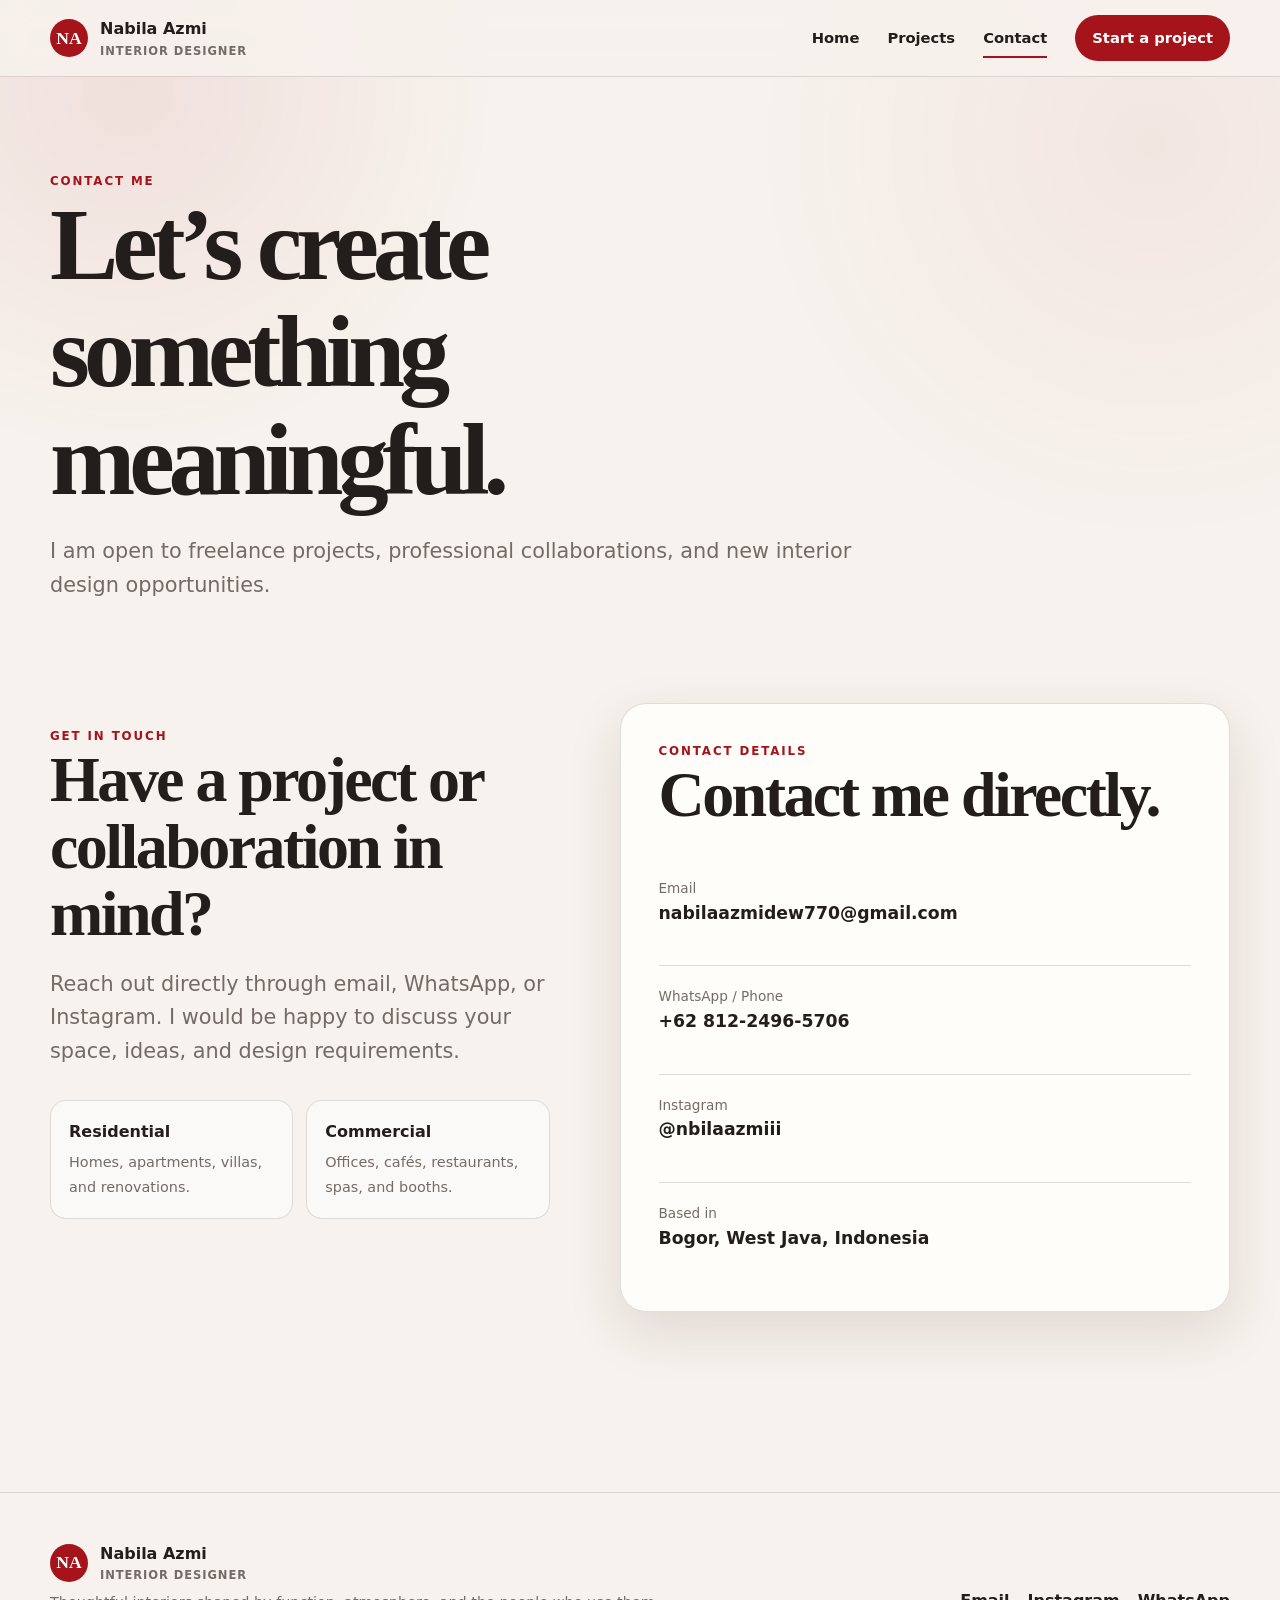
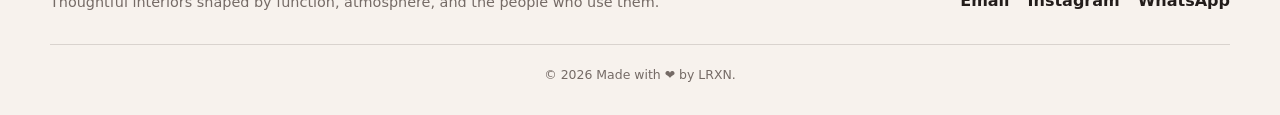
==== contact/index.html @ 7361ea2a "Added new project images and updated README.md" ====
<!doctype html>
<html lang="en">
 <head>
  <meta charset="utf-8"/>
  <meta content="width=device-width,initial-scale=1" name="viewport"/>
  <meta content="Contact interior designer Nabila Azmi for freelance projects, collaborations, and design opportunities." name="description"/>
  <meta content="#a5141a" name="theme-color"/>
  <title>
   Contact — Nabila Azmi
  </title>
  <link href="/assets/styles.css" rel="stylesheet"/>
 </head>
 <body>
  <!-- Site header and navigation -->
  <header class="site-header">
   <div class="container nav">
    <a class="brand" href="/">
     <span class="brand-mark">
      NA
     </span>
     <span>
      Nabila Azmi
      <small>
       Interior Designer
      </small>
     </span>
    </a>
    <button aria-expanded="false" aria-label="Open navigation" class="menu-btn">
     ☰
    </button>
    <nav aria-label="Primary navigation" class="nav-links">
     <a href="/">
      Home
     </a>
     <a href="/projects/">
      Projects
     </a>
     <a aria-current="page" href="/contact/">
      Contact
     </a>
     <a class="nav-cta" href="/contact/">
      Start a project
     </a>
    </nav>
   </div>
  </header>
  <main>
   <!-- Page Hero -->
   <section class="page-hero">
    <div class="container">
     <div class="eyebrow">
      Contact me
     </div>
     <h1>
      Let’s create something meaningful.
     </h1>
     <p class="lead">
      I am open to freelance projects, professional collaborations, and new interior design opportunities.
     </p>
    </div>
   </section>
   <!-- Contact details -->
   <section class="section" style="padding-top:25px">
    <div class="container contact-grid contact-grid-details">
     <div class="contact-intro">
      <div class="eyebrow">
       Get in touch
      </div>
      <h2>
       Have a project or collaboration in mind?
      </h2>
      <p class="lead">
       Reach out directly through email, WhatsApp, or Instagram. I would be happy to discuss your space, ideas, and design requirements.
      </p>
      <div class="capabilities">
       <div class="capability">
        <strong>
         Residential
        </strong>
        <span>
         Homes, apartments, villas, and renovations.
        </span>
       </div>
       <div class="capability">
        <strong>
         Commercial
        </strong>
        <span>
         Offices, cafés, restaurants, spas, and booths.
        </span>
       </div>
      </div>
     </div>
     <div class="contact-panel">
      <div class="eyebrow">
       Contact details
      </div>
      <h2>
       Contact me directly.
      </h2>
      <div class="contact-list">
       <div class="contact-item">
        <span>
         Email
        </span>
        <a href="mailto:nabilaazmidew770@gmail.com">
         nabilaazmidew770@gmail.com
        </a>
       </div>
       <div class="contact-item">
        <span>
         WhatsApp / Phone
        </span>
        <a href="https://wa.me/6281224965706" rel="noreferrer" target="_blank">
         +62 812-2496-5706
        </a>
       </div>
       <div class="contact-item">
        <span>
         Instagram
        </span>
        <a href="https://instagram.com/nbilaazmiii" rel="noreferrer" target="_blank">
         @nbilaazmiii
        </a>
       </div>
       <div class="contact-item">
        <span>
         Based in
        </span>
        <strong>
         Bogor, West Java, Indonesia
        </strong>
       </div>
      </div>
     </div>
    </div>
   </section>
  </main>
  <!-- Site footer -->
  <footer class="footer">
   <div class="container">
    <div class="footer-grid">
     <div>
      <a class="brand" href="/">
       <span class="brand-mark">
        NA
       </span>
       <span>
        Nabila Azmi
        <small>
         Interior Designer
        </small>
       </span>
      </a>
      <p>
       Thoughtful interiors shaped by function, atmosphere, and the people who use them.
      </p>
     </div>
     <div class="socials">
      <a href="mailto:nabilaazmidew770@gmail.com">
       Email
      </a>
      <a href="https://instagram.com/nbilaazmiii" rel="noreferrer" target="_blank">
       Instagram
      </a>
      <a href="https://wa.me/6281224965706" rel="noreferrer" target="_blank">
       WhatsApp
      </a>
     </div>
    </div>
    <div class="copyright">
     ©
     <span data-year="">
     </span>
     Made with ❤️ by <a href="https://www.instagram.com/larxion0/" target="_blank">LRXN</a>.
    </div>
   </div>
  </footer>
  <script src="/assets/projects.js">
  </script>
  <script src="/assets/script.js">
  </script>
 </body>
</html>
---- assets/styles.css ----
:root {
  --bg: #f7f2ed;
  --surface: #fffdf9;
  --text: #231d1b;
  --muted: #756b66;
  --accent: #a5141a;
  --accent-dark: #781014;
  --line: rgba(35,29,27,.14);
  --shadow: 0 20px 55px rgba(55,25,19,.12);
  --radius: 24px;
  --max: 1180px;
}

* {
  box-sizing:border-box
}

html {
  scroll-behavior:smooth
}

body {
  margin: 0;
  background: var(--bg);
  color: var(--text);
  font-family: Inter,ui-sans-serif,system-ui,-apple-system,BlinkMacSystemFont,"Segoe UI",sans-serif;
  line-height:1.6
}

body::before {
  content: "";
  position: fixed;
  inset: 0;
  pointer-events: none;
  z-index: -2;
  background:radial-gradient(circle at 10% 10%,rgba(165,20,26,.08),transparent 23rem),radial-gradient(circle at 90% 16%,rgba(165,20,26,.05),transparent 25rem)
}

a {
  color: inherit;
  text-decoration:none
}

img {
  max-width: 100%;
  display:block
}

.container {
  width: min(calc(100% - 40px),var(--max));
  margin-inline:auto
}

.eyebrow {
  text-transform: uppercase;
  letter-spacing: .16em;
  font-size: .74rem;
  font-weight: 800;
  color:var(--accent)
}

h1,h2,h3 {
  font-family: Georgia,"Times New Roman",serif;
  line-height: 1.05;
  margin:0
}

h1 {
  font-size: clamp(3.2rem,8vw,7.4rem);
  letter-spacing:-.06em
}

h2 {
  font-size: clamp(2.2rem,5vw,4rem);
  letter-spacing:-.04em
}

h3 {
  font-size:1.45rem
}

.lead {
  font-size: clamp(1.05rem,2vw,1.3rem);
  color: var(--muted);
  max-width:62ch
}

.section {
  padding:100px 0
}

.section-head {
  display: flex;
  align-items: end;
  justify-content: space-between;
  gap: 30px;
  margin-bottom:42px
}

.section-head p {
  max-width: 48ch;
  color: var(--muted);
  margin:0
}

.site-header {
  position: sticky;
  top: 0;
  z-index: 40;
  background: rgba(247,242,237,.86);
  backdrop-filter: blur(15px);
  border-bottom:1px solid var(--line)
}

.nav {
  height: 76px;
  display: flex;
  align-items: center;
  justify-content:space-between
}

.brand {
  display: flex;
  align-items: center;
  gap: 12px;
  font-weight:800
}

.brand-mark {
  width: 38px;
  height: 38px;
  border-radius: 50%;
  background: var(--accent);
  color: white;
  display: grid;
  place-items: center;
  font-family: Georgia,serif;
  font-size:1.1rem
}

.brand small {
  display: block;
  color: var(--muted);
  font-weight: 600;
  font-size: .72rem;
  letter-spacing: .08em;
  text-transform:uppercase
}

.nav-links {
  display: flex;
  align-items: center;
  gap: 28px;
  font-weight: 700;
  font-size:.92rem
}

.nav-links a {
  position:relative
}

.nav-links a::after {
  content: "";
  position: absolute;
  left: 0;
  right: 100%;
  bottom: -8px;
  height: 2px;
  background: var(--accent);
  transition:.25s
}

.nav-links a:hover::after,.nav-links a[aria-current="page"]::after {
  right:0
}

.nav-cta {
  background: var(--accent);
  color: white!important;
  padding: 11px 17px;
  border-radius:999px
}

.nav-cta::after {
  display:none
}

.menu-btn {
  display: none;
  background: none;
  border: 0;
  font-size:1.5rem
}

.hero {
  min-height: calc(100vh - 76px);
  display: grid;
  align-items: center;
  padding: 70px 0 90px;
  overflow:hidden
}

.hero-grid {
  display: grid;
  grid-template-columns: 1.02fr .98fr;
  gap: 65px;
  align-items:center
}

.hero h1 em {
  color: var(--accent);
  font-weight:400
}

.hero-copy p {
  margin:26px 0 32px
}

.actions {
  display: flex;
  gap: 12px;
  flex-wrap:wrap
}

.btn {
  display: inline-flex;
  align-items: center;
  justify-content: center;
  gap: 9px;
  padding: 14px 20px;
  border-radius: 999px;
  font-weight: 800;
  border: 1px solid var(--text);
  transition: .25s;
  cursor:pointer
}

.btn-primary {
  background: var(--accent);
  border-color: var(--accent);
  color:white
}

.btn:hover {
  transform: translateY(-2px);
  box-shadow:0 12px 25px rgba(72,28,24,.14)
}

.btn-ghost {
  background:transparent
}

.hero-collage {
  position: relative;
  height:min(67vw,660px)
}

.hero-card {
  position: absolute;
  border-radius: 30px;
  overflow: hidden;
  box-shadow: var(--shadow);
  border: 8px solid var(--surface);
  background:#ddd
}

.hero-card img {
  width: 100%;
  height: 100%;
  object-fit:cover
}

.hero-card.one {
  width: 72%;
  height: 70%;
  right: 0;
  top:0
}

.hero-card.two {
  width: 54%;
  height: 49%;
  left: 0;
  bottom:2%
}

.hero-card.three {
  width: 42%;
  height: 38%;
  right: 5%;
  bottom:0
}

.hero-badge {
  position: absolute;
  left: 4%;
  top: 4%;
  width: 132px;
  height: 132px;
  background: var(--accent);
  color: #fff;
  border-radius: 50%;
  display: grid;
  place-items: center;
  text-align: center;
  font-family: Georgia,serif;
  font-style: italic;
  transform: rotate(-9deg);
  box-shadow:var(--shadow)
}

.dot-band {
  background-color: var(--accent);
  background-image: radial-gradient(rgba(255,255,255,.12) 1px,transparent 1px);
  background-size: 18px 18px;
  color: #fff;
  padding:34px 0
}

.stats {
  display: grid;
  grid-template-columns: repeat(4,1fr);
  gap:20px
}

.stat strong {
  display: block;
  font-family: Georgia,serif;
  font-size:2.25rem
}

.stat span {
  opacity: .82;
  font-size:.9rem
}

.about-grid {
  display: grid;
  grid-template-columns: .78fr 1.22fr;
  gap: 70px;
  align-items:center
}

.portrait {
  position: relative;
}

.portrait::before {
  content: "";
  position: absolute;
  inset: 10px;
  border: 5px solid var(--accent);
  border-radius: 32px;
}

.portrait img {
  position: relative;
  border-radius: 32px;
  aspect-ratio: 4/5;
  object-fit: cover;
  filter: saturate(.85);
  box-shadow:var(--shadow)
}

.about-copy h2 {
  margin:10px 0 25px
}

.capabilities {
  display: grid;
  grid-template-columns: repeat(2,1fr);
  gap: 13px;
  margin-top:32px
}

.capability {
  padding: 18px;
  border: 1px solid var(--line);
  background: rgba(255,255,255,.55);
  border-radius:16px
}

.capability strong {
  display: block;
  margin-bottom:4px
}

.capability span {
  font-size: .9rem;
  color:var(--muted)
}

.project-grid {
  display: grid;
  grid-template-columns: repeat(3,1fr);
  gap:24px
}

.project-card {
  border: 1px solid var(--line);
  border-radius: 22px;
  overflow: hidden;
  background: var(--surface);
  box-shadow: 0 6px 20px rgba(50,30,24,.05);
  transition: .28s;
  cursor:pointer
}

.project-card:hover {
  transform: translateY(-6px);
  box-shadow:var(--shadow)
}

.project-media {
  aspect-ratio: 4/3;
  overflow: hidden;
  background:#ddd
}

.project-media img {
  width: 100%;
  height: 100%;
  object-fit: cover;
  transition:.5s
}

.project-card:hover .project-media img {
  transform:scale(1.04)
}

.project-body {
  padding:20px
}

.project-meta {
  font-size: .72rem;
  text-transform: uppercase;
  letter-spacing: .12em;
  color: var(--accent);
  font-weight: 800;
  margin-bottom:7px
}

.project-body p {
  color: var(--muted);
  font-size: .9rem;
  margin: 9px 0 0;
  display: -webkit-box;
  -webkit-line-clamp: 2;
  -webkit-box-orient: vertical;
  overflow:hidden
}

.view-link {
  margin-top: 14px;
  font-weight: 800;
  font-size: .88rem;
  color:var(--accent)
}

.experience {
  display: grid;
  grid-template-columns: .8fr 1.2fr;
  gap:65px
}

.timeline {
  border-left: 1px solid var(--line);
  padding-left:30px
}

.timeline-item {
  position: relative;
  padding:0 0 31px
}

.timeline-item::before {
  content: "";
  position: absolute;
  left: -36px;
  top: 7px;
  width: 11px;
  height: 11px;
  border-radius: 50%;
  background: var(--accent);
  box-shadow:0 0 0 6px var(--bg)
}

.timeline-item small {
  color: var(--accent);
  font-weight:800
}

.timeline-item h3 {
  font-size: 1.25rem;
  margin:5px 0
}

.timeline-item p {
  color: var(--muted);
  margin:0
}

.cta-panel {
  background: var(--text);
  color: white;
  border-radius: 34px;
  padding: clamp(35px,6vw,70px);
  display: grid;
  grid-template-columns: 1.2fr .8fr;
  gap: 30px;
  align-items: end;
  overflow: hidden;
  position:relative
}

.cta-panel::after {
  content: "";
  position: absolute;
  width: 320px;
  height: 320px;
  border: 70px solid rgba(255,255,255,.05);
  border-radius: 50%;
  right: -100px;
  top:-120px
}

.cta-panel p {
  color: rgba(255,255,255,.68);
  max-width:54ch
}

.cta-panel .actions {
  justify-content:flex-end
}

.cta-panel .btn {
  border-color: white;
  color:white
}

.cta-panel .btn-primary {
  border-color:var(--accent)
}

.page-hero {
  padding:95px 0 55px
}

.page-hero h1 {
  max-width:12ch
}

.page-hero .lead {
  margin-top:22px
}

.filters {
  display: flex;
  gap: 9px;
  flex-wrap: wrap;
  margin:30px 0
}

.filter-btn {
  border: 1px solid var(--line);
  background: var(--surface);
  padding: 10px 15px;
  border-radius: 999px;
  font-weight: 800;
  cursor:pointer
}

.filter-btn.active {
  background: var(--accent);
  color: #fff;
  border-color:var(--accent)
}

.project-toolbar {
  display: flex;
  justify-content: space-between;
  align-items: center;
  gap:20px
}

.search {
  min-width: 260px;
  border: 1px solid var(--line);
  border-radius: 999px;
  background: var(--surface);
  padding: 12px 17px;
  font:inherit
}

.results-count {
  color: var(--muted);
  font-size:.9rem
}

.dialog {
  width: min(1100px, calc(100vw - 32px));
  height: min(720px, calc(100dvh - 32px));
  max-height: none;
  padding: 0;
  border: 0;
  border-radius: 28px;
  background: var(--surface);
  box-shadow: 0 30px 100px rgba(0, 0, 0, 0.32);
  overflow: hidden;
}

.dialog::backdrop {
  background: rgba(24, 15, 14, 0.72);
  backdrop-filter: blur(4px);
}

html.dialog-open {
  overflow: hidden;
  overscroll-behavior: none;
}

body.dialog-open {
  position: fixed;
  inset: 0;
  width: 100%;
  overflow: hidden;
  overscroll-behavior: none;
}

.dialog-close {
  position: absolute;
  right: 15px;
  top: 15px;
  z-index: 3;
  width: 42px;
  height: 42px;
  border-radius: 50%;
  border: 0;
  background: rgba(255, 255, 255, 0.9);
  font-size: 1.35rem;
  cursor: pointer;
}

.dialog-layout {
  display: grid;
  grid-template-columns: minmax(0, 1.65fr) minmax(340px, 0.75fr);
  height: 100%;
  min-height: 0;
}

.dialog-gallery {
  display: flex;
  flex-direction: column;
  min-width: 0;
  min-height: 0;
  overflow: hidden;
  overscroll-behavior: contain;
  touch-action: none;
  background: #171311;
}

.dialog-main {
  flex: 1;
  min-width: 0;
  min-height: 0;
  display: grid;
  place-items: center;
  overflow: hidden;
  cursor: ns-resize;
}

.dialog-main img {
  width: 100%;
  height: 100%;
  object-fit: contain;
}

.thumbs {
  display: flex;
  flex-shrink: 0;
  gap: 7px;
  padding: 10px;
  overflow-x: auto;
  overflow-y: hidden;
  overscroll-behavior-inline: contain;
}

.thumb {
  width: 78px;
  height: 56px;
  flex: 0 0 auto;
  border: 2px solid transparent;
  padding: 0;
  border-radius: 8px;
  overflow: hidden;
  cursor: pointer;
  background: #333;
}

.thumb.active {
  border-color: #fff;
}

.thumb img {
  width: 100%;
  height: 100%;
  object-fit: cover;
}

.dialog-copy {
  display: grid;
  grid-template-rows: auto auto auto minmax(0, 1fr) auto;
  min-width: 0;
  min-height: 0;
  padding: 55px 36px 28px;
  overflow: hidden;
}

.dialog-copy h2 {
  font-size: clamp(2rem, 3vw, 2.5rem);
  line-height: 1;
  overflow-wrap: normal;
}

.dialog-copy p {
  min-height: 0;
  margin: 0;
  padding-right: 8px;
  overflow-y: auto;
  overflow-x: hidden;
  overscroll-behavior: contain;
  scrollbar-gutter: stable;
  touch-action: pan-y;
  color: var(--muted);
}

.dialog-style {
  display: inline-block;
  margin: 16px 0;
  padding: 7px 10px;
  background: rgba(165, 20, 26, 0.08);
  color: var(--accent);
  border-radius: 8px;
  font-size: 0.8rem;
  font-weight: 800;
}

.dialog-nav {
  display: flex;
  flex-shrink: 0;
  gap: 8px;
  margin-top: 0;
  padding-top: 20px;
  background: var(--surface);
}

.icon-btn {
  width: 44px;
  height: 44px;
  border-radius: 50%;
  border: 1px solid var(--line);
  background: transparent;
  cursor: pointer;
  font-size: 1.1rem;
}

.contact-grid {
  display: grid;
  grid-template-columns: .8fr 1.2fr;
  gap: 70px;
  align-items:start
}

.contact-grid-details {
  grid-template-columns: minmax(0, .9fr) minmax(360px, 1.1fr);
  align-items: stretch;
}

.contact-intro {
  padding: 24px 0;
}

.contact-panel {
  background: var(--surface);
  border: 1px solid var(--line);
  padding: 38px;
  border-radius: 26px;
  box-shadow: var(--shadow);
}

.contact-panel .contact-list {
  margin-bottom: 0;
}

.contact-panel .contact-item:first-child {
  border-top: 0;
}

.contact-panel .contact-item {
  padding-left: 0;
  padding-right: 0;
}

.contact-list {
  display: grid;
  gap: 18px;
  margin:30px 0
}

.contact-item {
  padding: 20px;
  border-top:1px solid var(--line)
}

.contact-item span {
  display: block;
  color: var(--muted);
  font-size:.85rem
}

.contact-item a,.contact-item strong {
  font-weight: 800;
  font-size:1.08rem
}

.contact-form {
  background: var(--surface);
  border: 1px solid var(--line);
  padding: 32px;
  border-radius: 26px;
  box-shadow:var(--shadow)
}

.field-grid {
  display: grid;
  grid-template-columns: repeat(2,1fr);
  gap:17px
}

.field {
  display: grid;
  gap: 7px;
  margin-bottom:17px
}

.field.full {
  grid-column:1/-1
}

.field label {
  font-weight: 800;
  font-size:.86rem
}

.field input,.field textarea,.field select {
  width: 100%;
  border: 1px solid var(--line);
  background: #fff;
  padding: 13px 14px;
  border-radius: 12px;
  font:inherit
}

.field textarea {
  min-height: 155px;
  resize:vertical
}

.form-note {
  font-size: .82rem;
  color: var(--muted);
  margin-top:14px
}

.footer {
  padding: 48px 0 30px;
  border-top: 1px solid var(--line);
  margin-top:80px
}

.footer-grid {
  display: flex;
  align-items: flex-end;
  justify-content: space-between;
  gap:30px
}

.footer p {
  color: var(--muted);
  font-size: .9rem;
  margin:6px 0 0
}

.socials {
  display: flex;
  gap: 18px;
  font-weight:800
}

.copyright {
  text-align: center;
  color: var(--muted);
  font-size: .78rem;
  border-top: 1px solid var(--line);
  padding-top: 20px;
  margin-top:30px
}

.reveal {
  opacity: 0;
  transform: translateY(20px);
  transition:.7s
}

.reveal.visible {
  opacity: 1;
  transform:none
}

.empty-state {
  grid-column: 1/-1;
  padding: 60px;
  text-align: center;
  border: 1px dashed var(--line);
  border-radius: 22px;
  color:var(--muted)
}

@media(max-width:900px) {
  .hero-grid,.about-grid,.experience,.contact-grid,.cta-panel,.dialog-layout {
    grid-template-columns:1fr
  }
  .hero {
    min-height:auto
  }
  .hero-copy {
    padding-top:30px
  }
  .hero-collage {
    height:600px
  }
  .stats {
    grid-template-columns:repeat(2,1fr)
  }
  .project-grid {
    grid-template-columns:repeat(2,1fr)
  }
  .cta-panel .actions {
    justify-content:flex-start
  }
  .dialog {
    width: calc(100vw - 20px);
    height: calc(100dvh - 20px);
  }
  .dialog-layout {
    display: grid;
    grid-template-columns: 1fr;
    grid-template-rows: minmax(280px, 52vh) minmax(0, 1fr);
  }
  .dialog-main {
    min-height: 0;
  }
  .dialog-copy {
    padding: 34px 24px 24px;
  }
  .dialog-copy h2 {
    font-size: 2rem;
  }
  .contact-grid {
    gap:40px
  }
  .contact-panel {
    padding: 28px;
  }
}

@media(max-width:700px) {
  .container {
    width:min(calc(100% - 26px),var(--max))
  }
  .section {
    padding:72px 0
  }
  .nav-links {
    position: absolute;
    top: 76px;
    left: 0;
    right: 0;
    background: var(--surface);
    padding: 25px;
    display: none;
    flex-direction: column;
    align-items: flex-start;
    border-bottom:1px solid var(--line)
  }
  .nav-links.open {
    display:flex
  }
  .menu-btn {
    display:block
  }
  .hero h1 {
    font-size:clamp(3.4rem,16vw,5.3rem)
  }
  .hero-collage {
    height:470px
  }
  .hero-badge {
    width: 96px;
    height: 96px;
    font-size:.82rem
  }
  .section-head {
    display:block
  }
  .section-head p {
    margin-top:16px
  }
  .project-grid {
    grid-template-columns:1fr
  }
  .project-toolbar {
    display:block
  }
  .search {
    width: 100%;
    min-width: 0;
    margin-top:12px
  }
  .field-grid {
    grid-template-columns:1fr
  }
  .footer-grid {
    display:block
  }
  .socials {
    margin-top:20px
  }
  .capabilities {
    grid-template-columns:1fr
  }
}


/* --------------------------------------------------------------------------
   Editable project placeholder
   -------------------------------------------------------------------------- */
.placeholder-card {
  border: 2px dashed var(--accent);
  background: color-mix(in srgb, var(--accent) 4%, var(--surface));
}

.placeholder-card .project-media {
  background: color-mix(in srgb, var(--accent) 8%, var(--surface));
}

.placeholder-badge {
  display: inline-flex;
  align-items: center;
  width: fit-content;
  margin-top: 8px;
  padding: 5px 9px;
  border: 1px solid currentColor;
  border-radius: 999px;
  font-size: 0.72rem;
  font-weight: 700;
  letter-spacing: 0.06em;
  text-transform: uppercase;
}

/* --------------------------------------------------------------------------
   Read-only website text
   Prevent static interface copy from showing a caret or being selected.
   Form controls remain editable so search and contact fields still work.
   -------------------------------------------------------------------------- */
body,
body *:not(input):not(textarea):not(select):not(option) {
  -webkit-user-select: none;
  user-select: none;
  caret-color: transparent;
}

input,
textarea,
select,
option,
[contenteditable="true"] {
  -webkit-user-select: text;
  user-select: text;
  caret-color: auto;
}

img,
svg {
  -webkit-user-drag: none;
  user-drag: none;
}
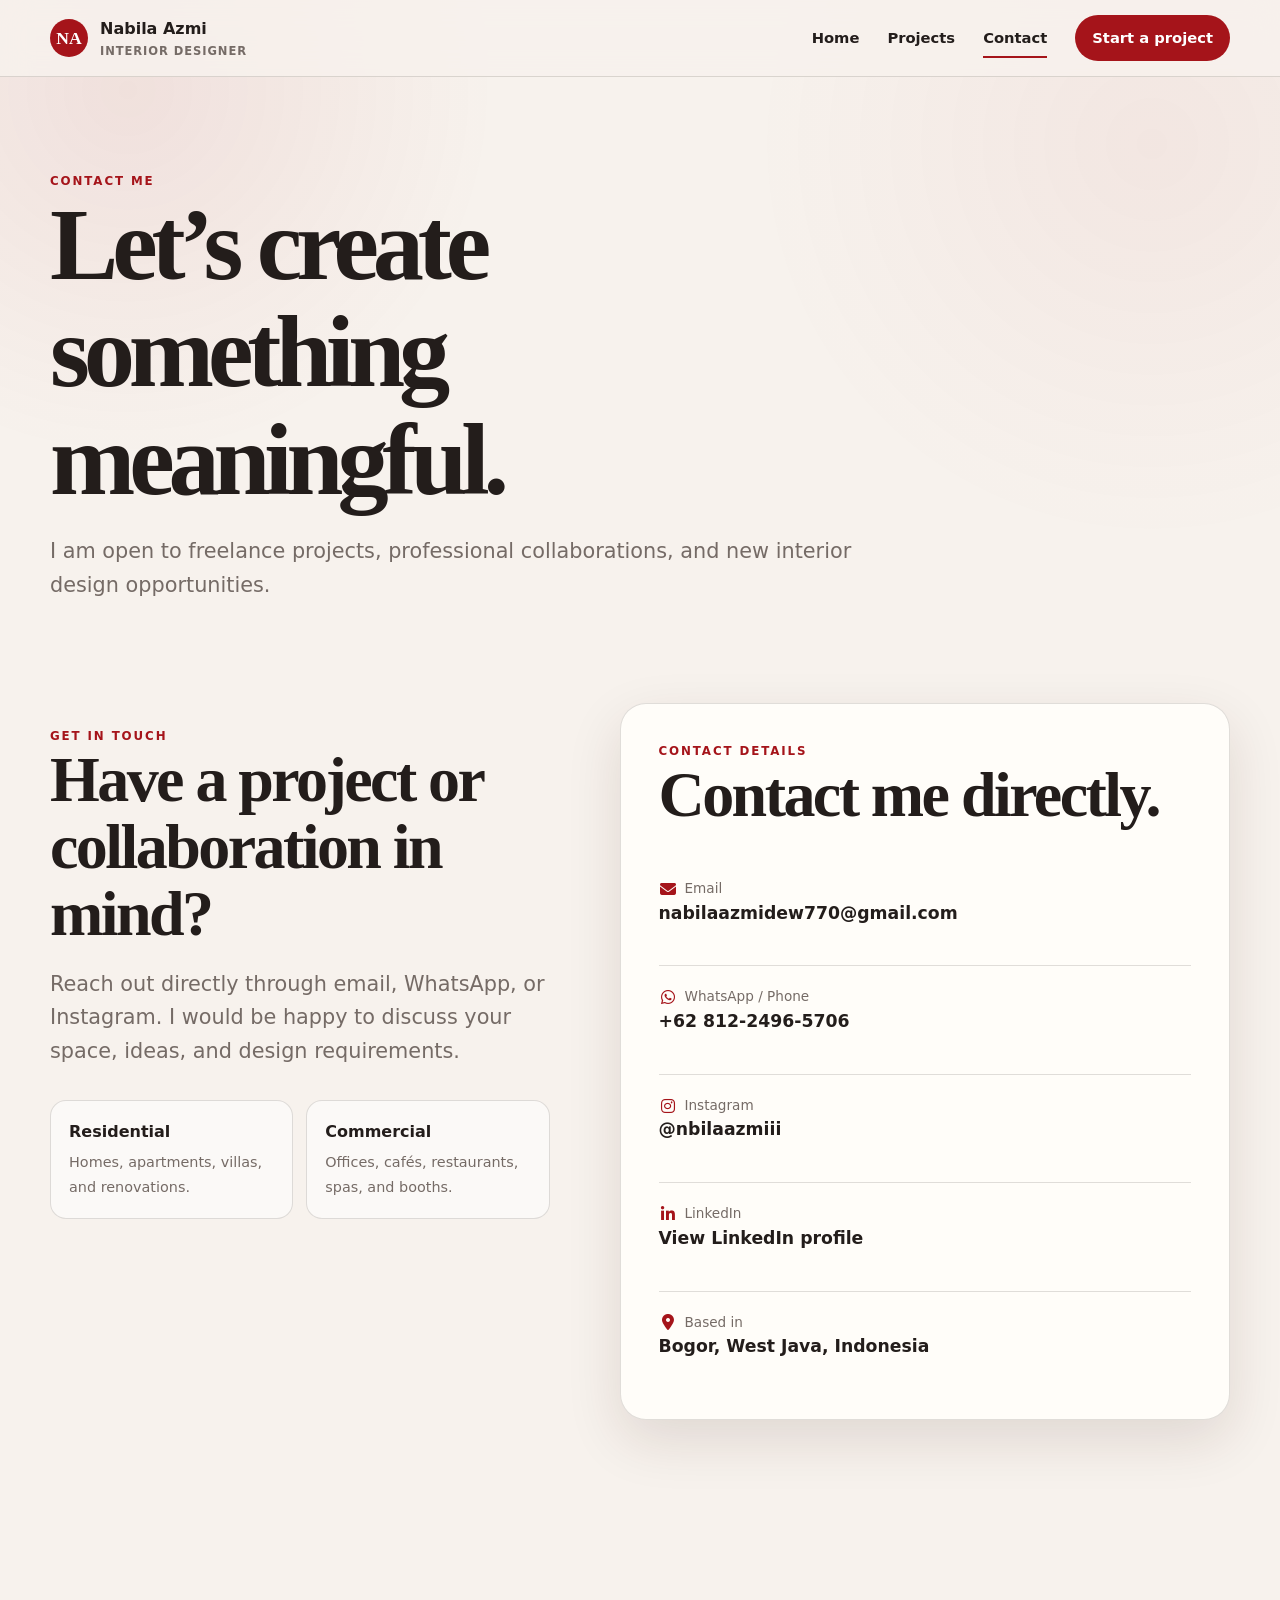
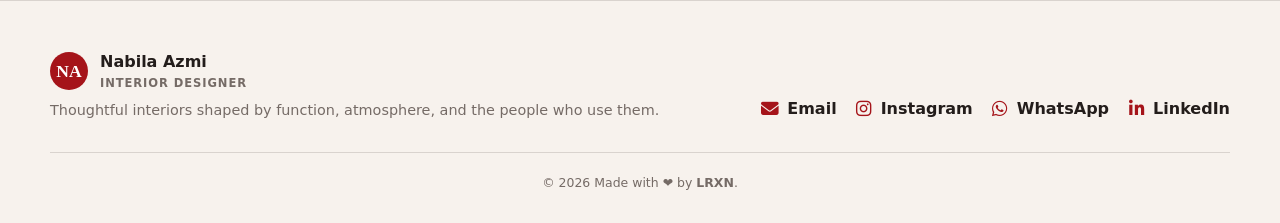
==== commit 8ff8dc57: "Modifying and adding new lines." ====
--- a/contact/index.html
+++ b/contact/index.html
@@ -9,6 +9,10 @@
    Contact — Nabila Azmi
   </title>
   <link href="/assets/styles.css" rel="stylesheet"/>
+  <link
+   href="https://cdn.jsdelivr.net/npm/@fortawesome/fontawesome-free@6.7.2/css/all.min.css"
+   rel="stylesheet"
+  />
  </head>
  <body>
   <!-- Site header and navigation -->
@@ -101,6 +105,7 @@
       <div class="contact-list">
        <div class="contact-item">
         <span>
+         <i aria-hidden="true" class="fa-solid fa-envelope"></i>
          Email
         </span>
         <a href="mailto:nabilaazmidew770@gmail.com">
@@ -109,22 +114,34 @@
        </div>
        <div class="contact-item">
         <span>
+         <i aria-hidden="true" class="fa-brands fa-whatsapp"></i>
          WhatsApp / Phone
         </span>
-        <a href="https://wa.me/6281224965706" rel="noreferrer" target="_blank">
+        <a href="https://wa.me/6281224965706" rel="noopener noreferrer" target="_blank">
          +62 812-2496-5706
         </a>
        </div>
        <div class="contact-item">
         <span>
+         <i aria-hidden="true" class="fa-brands fa-instagram"></i>
          Instagram
         </span>
-        <a href="https://instagram.com/nbilaazmiii" rel="noreferrer" target="_blank">
+        <a href="https://instagram.com/nbilaazmiii" rel="noopener noreferrer" target="_blank">
          @nbilaazmiii
         </a>
        </div>
        <div class="contact-item">
         <span>
+         <i aria-hidden="true" class="fa-brands fa-linkedin-in"></i>
+         LinkedIn
+        </span>
+        <a href="https://www.linkedin.com/in/nabila-azmi-10a50522a/" rel="noopener noreferrer" target="_blank">
+         View LinkedIn profile
+        </a>
+       </div>
+       <div class="contact-item">
+        <span>
+         <i aria-hidden="true" class="fa-solid fa-location-dot"></i>
          Based in
         </span>
         <strong>
@@ -156,15 +173,22 @@
        Thoughtful interiors shaped by function, atmosphere, and the people who use them.
       </p>
      </div>
-     <div class="socials">
-      <a href="mailto:nabilaazmidew770@gmail.com">
-       Email
-      </a>
-      <a href="https://instagram.com/nbilaazmiii" rel="noreferrer" target="_blank">
-       Instagram
-      </a>
-      <a href="https://wa.me/6281224965706" rel="noreferrer" target="_blank">
-       WhatsApp
+     <div aria-label="Social links" class="socials">
+      <a aria-label="Send Nabila an email" href="mailto:nabilaazmidew770@gmail.com">
+       <i aria-hidden="true" class="fa-solid fa-envelope"></i>
+       <span>Email</span>
+      </a>
+      <a aria-label="Visit Nabila's Instagram" href="https://instagram.com/nbilaazmiii" rel="noopener noreferrer" target="_blank">
+       <i aria-hidden="true" class="fa-brands fa-instagram"></i>
+       <span>Instagram</span>
+      </a>
+      <a aria-label="Contact Nabila on WhatsApp" href="https://wa.me/6281224965706" rel="noopener noreferrer" target="_blank">
+       <i aria-hidden="true" class="fa-brands fa-whatsapp"></i>
+       <span>WhatsApp</span>
+      </a>
+      <a aria-label="Visit Nabila's LinkedIn profile" href="https://www.linkedin.com/in/nabila-azmi-10a50522a/" rel="noopener noreferrer" target="_blank">
+       <i aria-hidden="true" class="fa-brands fa-linkedin-in"></i>
+       <span>LinkedIn</span>
       </a>
      </div>
     </div>
--- a/assets/styles.css
+++ b/assets/styles.css
@@ -1096,3 +1096,62 @@
   -webkit-user-drag: none;
   user-drag: none;
 }
+
+/* --------------------------------------------------------------------------
+   Font Awesome social and contact icons
+   -------------------------------------------------------------------------- */
+.socials {
+  display: flex;
+  flex-wrap: wrap;
+  align-items: center;
+  gap: 18px;
+  font-weight: 800;
+}
+
+.socials a {
+  display: inline-flex;
+  align-items: center;
+  gap: 8px;
+  transition:
+    color 0.2s ease,
+    transform 0.2s ease;
+}
+
+.socials a:hover {
+  color: var(--accent);
+  transform: translateY(-2px);
+}
+
+.socials i {
+  width: 18px;
+  color: var(--accent);
+  font-size: 1.1rem;
+  text-align: center;
+}
+
+.contact-item span {
+  display: flex;
+  align-items: center;
+  gap: 8px;
+}
+
+.contact-item span i {
+  width: 18px;
+  color: var(--accent);
+  font-size: 1rem;
+  text-align: center;
+}
+
+.contact-item a {
+  overflow-wrap: anywhere;
+}
+
+.copyright a {
+  font-weight: 700;
+  transition: color 0.2s ease;
+}
+
+.copyright a:hover {
+  color: var(--accent);
+}
+
